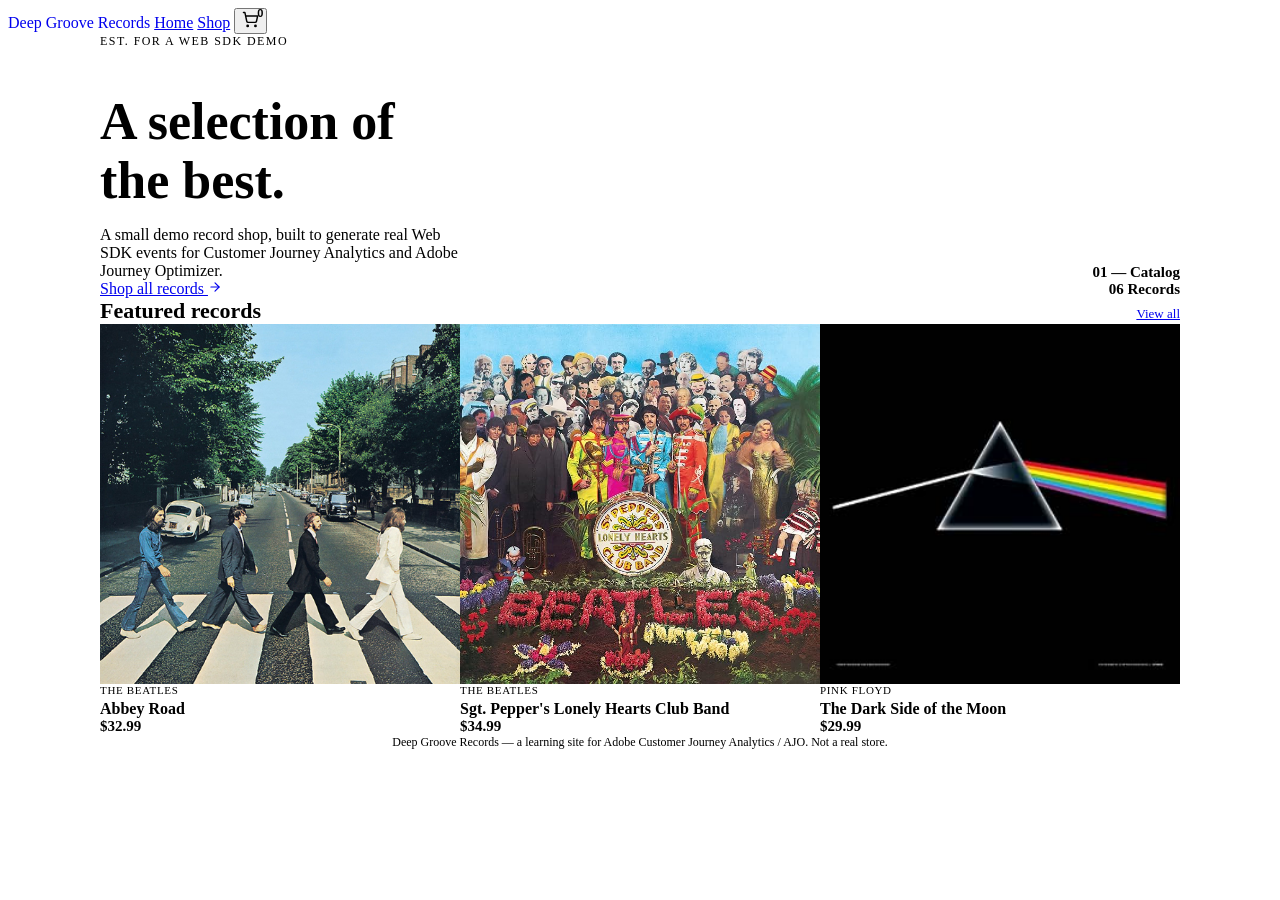
==== index.html @ b72835d0 "Initial site" ====
<!DOCTYPE html>
<html lang="en">
<head>
  <meta charset="UTF-8" />
  <meta name="viewport" content="width=device-width, initial-scale=1.0" />
  <title>Deep Groove Records</title>
  <link rel="stylesheet" href="css/modernist.css" />
  <link rel="stylesheet" href="css/style.css" />

  <!-- =========================================================
       ADOBE WEB SDK EMBED CODE
       Paste the embed code generated by Data Collection > Tags >
       Environments > Install (see Build Guide Phase 3) here, on
       every page. Until you do, the site tracks nothing but still
       works normally.
  ========================================================== -->

</head>
<body>

  <nav class="nav site-nav">
    <a class="nav-brand" href="index.html">Deep Groove Records</a>
    <a href="index.html" aria-current="page">Home</a>
    <a href="products.html">Shop</a>
    <button type="button" class="btn btn-secondary btn-icon cart-btn" onclick="location.href='cart.html'" aria-label="Cart">
      <svg width="17" height="17" viewBox="0 0 24 24" fill="none" stroke="currentColor" stroke-width="2" stroke-linecap="round" stroke-linejoin="round"><circle cx="8" cy="21" r="1"/><circle cx="19" cy="21" r="1"/><path d="M2.05 2.05h2l2.66 12.42a2 2 0 0 0 2 1.58h9.78a2 2 0 0 0 1.95-1.57l1.65-7.43H5.12"/></svg>
      <span class="cart-count" data-cart-badge>0</span>
    </button>
  </nav>

  <main class="page-wrap">
    <section class="hero">
      <div>
        <p class="kicker">Est. for a Web SDK demo</p>
        <h1>A selection of the best.</h1>
        <p>A small demo record shop, built to generate real Web SDK events for Customer Journey Analytics and Adobe Journey Optimizer.</p>
        <a class="btn btn-primary" href="products.html">Shop all records
          <svg width="14" height="14" viewBox="0 0 24 24" fill="none" stroke="currentColor" stroke-width="2" stroke-linecap="round" stroke-linejoin="round"><path d="M5 12h14"/><path d="m12 5 7 7-7 7"/></svg>
        </a>
      </div>
      <div class="hero-index">01 — Catalog<br />06 Records</div>
    </section>

    <div class="section-head">
      <h2>Featured records</h2>
      <a class="btn btn-ghost" href="products.html">View all</a>
    </div>
    <div class="product-grid" id="featured-grid"></div>
  </main>

  <footer class="site-footer">
    Deep Groove Records — a learning site for Adobe Customer Journey Analytics / AJO. Not a real store.
  </footer>

  <script src="js/products-data.js"></script>
  <script src="js/site.js"></script>
  <script>
    const featuredGrid = document.getElementById("featured-grid");
    PRODUCTS.slice(0, 3).forEach(function (p) {
      featuredGrid.insertAdjacentHTML("beforeend", `
        <a class="product-tile" href="product.html?id=${p.id}">
          <div class="cover grayscale"><img src="${p.cover}" alt="${p.name} cover" /></div>
          <p class="artist">${p.artist}</p>
          <h3>${p.name}</h3>
          <p class="price">${formatPrice(p.price)}</p>
        </a>
      `);
    });

    trackPageView();
  </script>
</body>
</html>
---- css/style.css ----
/* Deep Groove Records — layout on top of Modernist tokens (css/modernist.css). */

.page-wrap { max-width: 1080px; margin: 0 auto; padding: 0 var(--space-6); }

.site-nav { padding-left: var(--space-6); padding-right: var(--space-6); }
.nav-brand { text-decoration: none; }
.site-nav .cart-btn { position: relative; }
.cart-count {
  position: absolute; top: -6px; right: -8px;
  min-width: 18px; height: 18px; padding: 0 4px;
  display: flex; align-items: center; justify-content: center;
  font-size: 11px; font-weight: 800; font-family: var(--font-heading);
  background: var(--color-accent); color: var(--color-bg);
  border-radius: 50%;
}

main.page-wrap { padding-top: var(--space-8); padding-bottom: var(--space-8); }

/* — hero — */
.hero {
  display: grid; grid-template-columns: 2fr 1fr; gap: var(--space-8);
  align-items: end; padding-bottom: var(--space-8); margin-bottom: var(--space-8);
  border-bottom: 2px solid var(--color-divider);
}
.hero .kicker {
  font-size: 12px; letter-spacing: 0.12em; text-transform: uppercase;
  color: var(--color-accent-700); margin: 0 0 var(--space-3);
}
.hero h1 { font-size: 52px; max-width: 14ch; margin-bottom: var(--space-4); }
.hero p { color: color-mix(in srgb, var(--color-text) 65%, transparent); max-width: 46ch; margin-bottom: var(--space-4); }
.hero-index { font-family: var(--font-heading); font-weight: 800; font-size: 15px; text-align: right;
  color: color-mix(in srgb, var(--color-text) 45%, transparent); }

.section-head {
  display: flex; align-items: baseline; justify-content: space-between;
  margin-bottom: var(--space-4);
}
.section-head h2 { font-size: 22px; margin: 0; }
.section-head a { font-size: 13px; }

/* — product grid / tiles — */
.product-grid {
  display: grid; grid-template-columns: repeat(3, 1fr); gap: 0;
  border-top: 2px solid var(--color-divider);
}
.product-tile {
  display: flex; flex-direction: column; text-decoration: none; color: var(--color-text);
  border-right: 1px solid var(--color-divider); border-bottom: 1px solid var(--color-divider);
  padding: var(--space-4);
}
.product-tile:hover .cover { opacity: 0.85; }
.product-tile .cover { width: 100%; aspect-ratio: 1; margin-bottom: var(--space-3); overflow: hidden; }
.cover img { width: 100%; height: 100%; object-fit: cover; }
.product-tile .artist { font-size: 11px; letter-spacing: 0.06em; text-transform: uppercase;
  color: color-mix(in srgb, var(--color-text) 55%, transparent); margin: 0 0 4px; }
.product-tile h3 { font-size: 16px; margin: 0 0 var(--space-2); }
.product-tile .price { font-family: var(--font-heading); font-weight: 800; font-size: 15px; margin: 0; }

@media (max-width: 760px) {
  .product-grid { grid-template-columns: repeat(2, 1fr); }
  .hero { grid-template-columns: 1fr; }
  .hero-index { display: none; }
}

/* — product detail — */
.detail {
  display: grid; grid-template-columns: 1fr 1fr; gap: var(--space-8);
  align-items: start;
}
.detail .cover { width: 100%; aspect-ratio: 1; }
.detail .artist { font-size: 13px; letter-spacing: 0.06em; text-transform: uppercase; color: var(--color-accent-700); margin: 0 0 6px; }
.detail h1 { font-size: 34px; margin-bottom: var(--space-2); }
.detail .price { font-size: 22px; font-weight: 800; font-family: var(--font-heading); margin: 0 0 var(--space-4); }
.detail .desc { color: color-mix(in srgb, var(--color-text) 65%, transparent); line-height: 1.65; margin-bottom: var(--space-6); max-width: 44ch; }
.detail .qty-row { display: flex; align-items: center; gap: var(--space-3); margin-bottom: var(--space-4); }
.detail .qty-row .input { width: 72px; text-align: center; }
.detail .actions { display: flex; gap: var(--space-3); align-items: center; }
@media (max-width: 760px) { .detail { grid-template-columns: 1fr; } }

/* — cart / checkout — */
.cart-table td, .cart-table th { vertical-align: middle; }
.cart-table .item-name { font-weight: 600; }
.remove-btn { display: inline-flex; align-items: center; gap: 6px; }
.cart-summary {
  display: flex; justify-content: flex-end; align-items: center; gap: var(--space-6);
  padding-top: var(--space-4); margin-top: var(--space-2);
}
.cart-summary .total { font-size: 20px; font-weight: 800; font-family: var(--font-heading); }
.checkout-note { max-width: 48ch; color: color-mix(in srgb, var(--color-text) 60%, transparent); font-size: 13px; margin: var(--space-4) 0 var(--space-6); }
.checkout-form { max-width: 360px; }
.checkout-form .field { margin-bottom: var(--space-4); }

.empty-state, .confirmation { text-align: center; padding: 80px 20px; }
.empty-state h2, .confirmation h1 { margin-bottom: var(--space-2); }
.empty-state p, .confirmation p { color: color-mix(in srgb, var(--color-text) 60%, transparent); margin-bottom: var(--space-4); }
.confirmation .check { color: var(--color-accent); margin-bottom: var(--space-3); }
.confirmation .order-id {
  font-family: ui-monospace, monospace; background: var(--color-surface);
  padding: 6px 14px; display: inline-block; margin: var(--space-2) 0 var(--space-6);
}

footer.site-footer {
  text-align: center; padding: var(--space-8) var(--space-6);
  color: color-mix(in srgb, var(--color-text) 50%, transparent); font-size: 12px;
  border-top: 2px solid var(--color-divider); margin-top: var(--space-8);
}
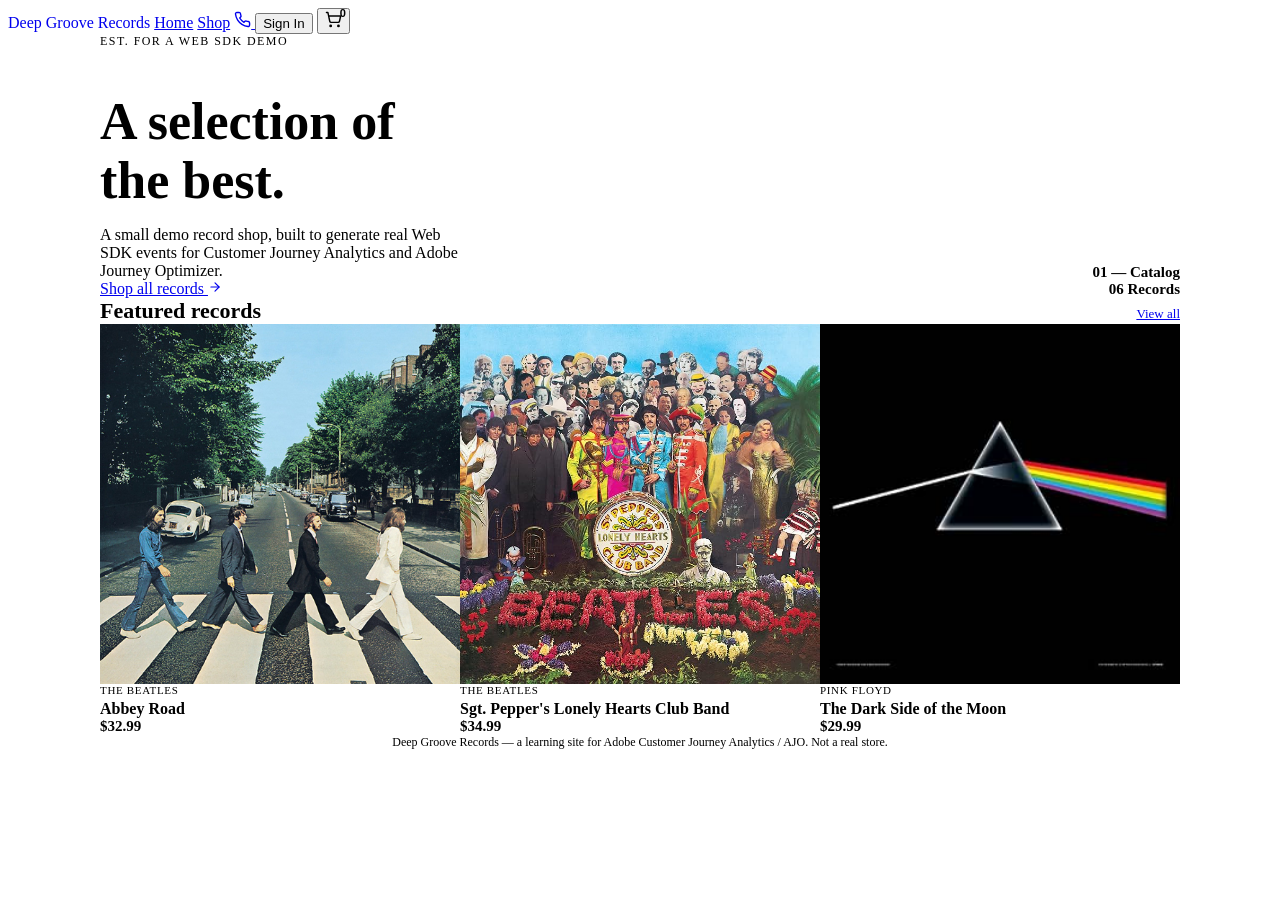
==== commit c07a9af6: "Show CRM ID (not typed identifier) when signed in; add call centre mock link Nav phone icon links to" ====
--- a/index.html
+++ b/index.html
@@ -14,6 +14,15 @@
        every page. Until you do, the site tracks nothing but still
        works normally.
   ========================================================== -->
+  <!-- Command queue stub: makes window.alloy available synchronously so
+       calls made before the async library below finishes loading are
+       queued (as pending promises) instead of silently dropped. -->
+  <script>
+    !function(n,o){o.forEach(function(o){n[o]||((n.__alloyNS=n.__alloyNS||[]).push(o),n[o]=
+    function(){var u=arguments;return new Promise(function(i,l){n[o].q.push([i,l,u])})},n[o].q=[])})}
+    (window,["alloy"]);
+  </script>
+  <script src="https://assets.adobedtm.com/2d725b839720/1fb6fd223988/launch-89c903526a64.min.js" async></script>
 
 </head>
 <body>
@@ -22,6 +31,10 @@
     <a class="nav-brand" href="index.html">Deep Groove Records</a>
     <a href="index.html" aria-current="page">Home</a>
     <a href="products.html">Shop</a>
+    <a class="btn btn-secondary btn-icon" href="call-center-mock.html" aria-label="Call centre mock (demo tool)" title="Call centre mock (demo tool)">
+      <svg width="17" height="17" viewBox="0 0 24 24" fill="none" stroke="currentColor" stroke-width="2" stroke-linecap="round" stroke-linejoin="round"><path d="M22 16.92v3a2 2 0 0 1-2.18 2 19.79 19.79 0 0 1-8.63-3.07 19.5 19.5 0 0 1-6-6 19.79 19.79 0 0 1-3.07-8.67A2 2 0 0 1 4.11 2h3a2 2 0 0 1 2 1.72c.127.96.361 1.903.7 2.81a2 2 0 0 1-.45 2.11L8.09 9.91a16 16 0 0 0 6 6l1.27-1.27a2 2 0 0 1 2.11-.45c.907.339 1.85.573 2.81.7A2 2 0 0 1 22 16.92z"/></svg>
+    </a>
+    <button type="button" class="btn btn-secondary auth-btn" data-auth-trigger>Sign In</button>
     <button type="button" class="btn btn-secondary btn-icon cart-btn" onclick="location.href='cart.html'" aria-label="Cart">
       <svg width="17" height="17" viewBox="0 0 24 24" fill="none" stroke="currentColor" stroke-width="2" stroke-linecap="round" stroke-linejoin="round"><circle cx="8" cy="21" r="1"/><circle cx="19" cy="21" r="1"/><path d="M2.05 2.05h2l2.66 12.42a2 2 0 0 0 2 1.58h9.78a2 2 0 0 0 1.95-1.57l1.65-7.43H5.12"/></svg>
       <span class="cart-count" data-cart-badge>0</span>
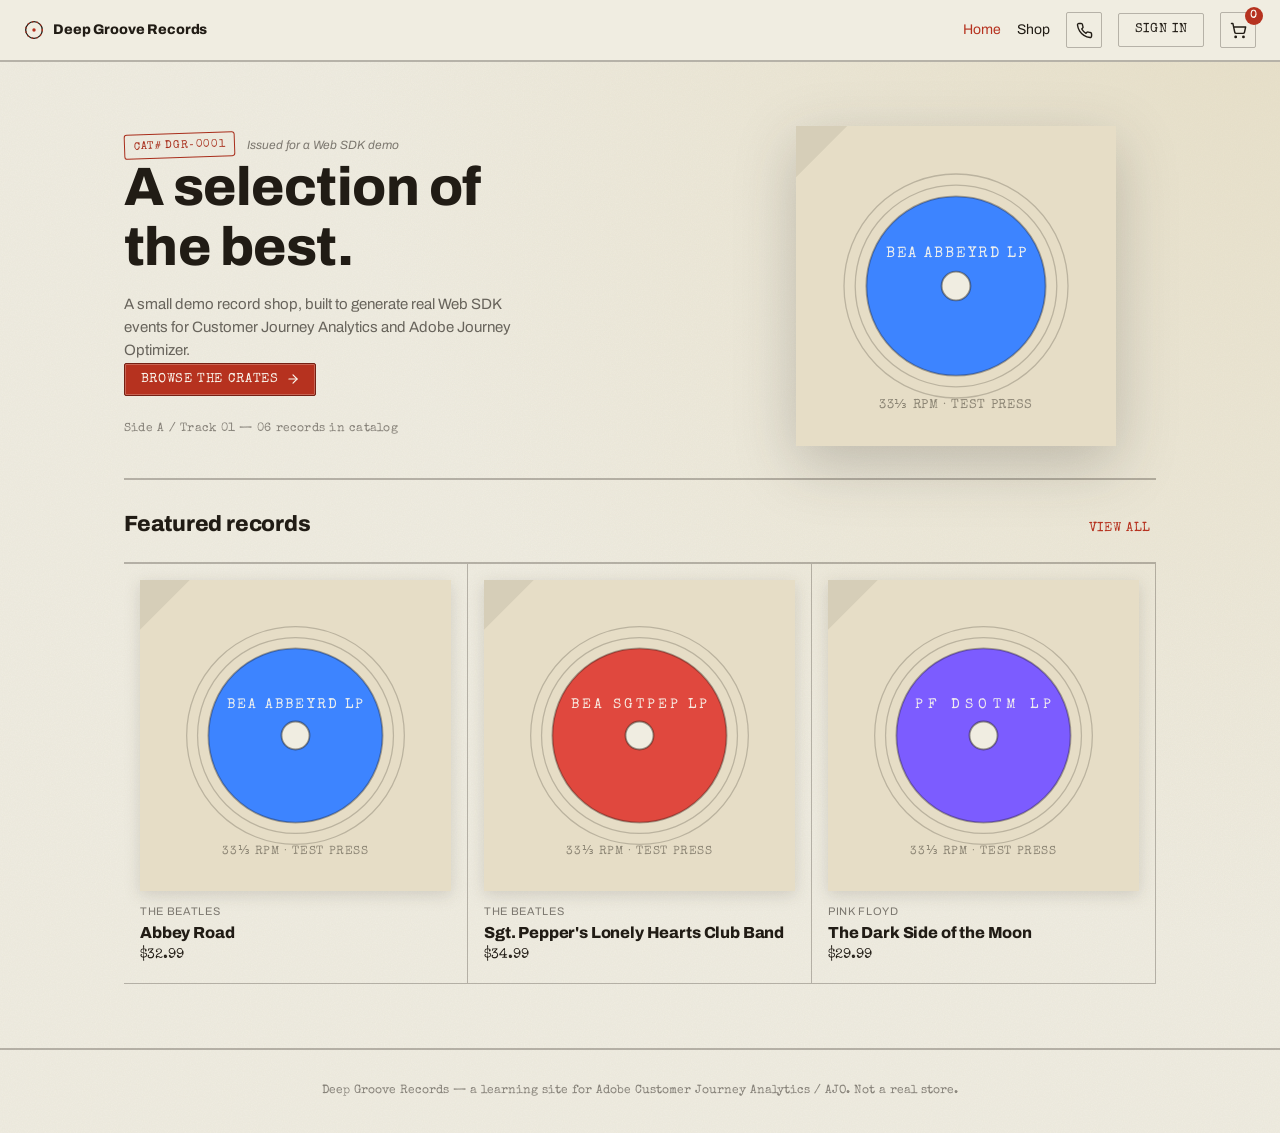
==== commit ef6316d2: "Redesign storefront: Test-Pressing / White Label Full visual redesign via the impeccable skill's new" ====
--- a/index.html
+++ b/index.html
@@ -28,7 +28,14 @@
 <body>
 
   <nav class="nav site-nav">
-    <a class="nav-brand" href="index.html">Deep Groove Records</a>
+    <a class="nav-brand" href="index.html">
+      <svg class="brand-mark" width="20" height="20" viewBox="0 0 20 20" aria-hidden="true">
+        <circle cx="10" cy="10" r="8.3" fill="none" stroke="currentColor" stroke-width="1.3" />
+        <circle cx="10" cy="10" r="8.3" fill="none" stroke="var(--color-accent)" stroke-width="1.3" stroke-dasharray="1.4 3.2" />
+        <circle cx="10" cy="10" r="1.7" fill="var(--color-accent)" />
+      </svg>
+      Deep Groove Records
+    </a>
     <a href="index.html" aria-current="page">Home</a>
     <a href="products.html">Shop</a>
     <a class="btn btn-secondary btn-icon" href="call-center-mock.html" aria-label="Call centre mock (demo tool)" title="Call centre mock (demo tool)">
@@ -43,15 +50,19 @@
 
   <main class="page-wrap">
     <section class="hero">
-      <div>
-        <p class="kicker">Est. for a Web SDK demo</p>
+      <div class="hero-copy">
+        <div class="hero-stamp-row">
+          <p class="stamp-badge">Cat# DGR&#8209;0001</p>
+          <p class="hero-issued">Issued for a Web SDK demo</p>
+        </div>
         <h1>A selection of the best.</h1>
         <p>A small demo record shop, built to generate real Web SDK events for Customer Journey Analytics and Adobe Journey Optimizer.</p>
-        <a class="btn btn-primary" href="products.html">Shop all records
+        <a class="btn btn-primary" href="products.html">Browse the crates
           <svg width="14" height="14" viewBox="0 0 24 24" fill="none" stroke="currentColor" stroke-width="2" stroke-linecap="round" stroke-linejoin="round"><path d="M5 12h14"/><path d="m12 5 7 7-7 7"/></svg>
         </a>
+        <p class="hero-index">Side A / Track 01 — 06 records in catalog</p>
       </div>
-      <div class="hero-index">01 — Catalog<br />06 Records</div>
+      <div class="hero-disc-frame" id="hero-disc" aria-hidden="true"></div>
     </section>
 
     <div class="section-head">
@@ -72,7 +83,7 @@
     PRODUCTS.slice(0, 3).forEach(function (p) {
       featuredGrid.insertAdjacentHTML("beforeend", `
         <a class="product-tile" href="product.html?id=${p.id}">
-          <div class="cover grayscale"><img src="${p.cover}" alt="${p.name} cover" /></div>
+          <div class="cover">${discMarkup(p)}</div>
           <p class="artist">${p.artist}</p>
           <h3>${p.name}</h3>
           <p class="price">${formatPrice(p.price)}</p>
@@ -80,6 +91,9 @@
       `);
     });
 
+    const heroProduct = PRODUCTS[0];
+    document.getElementById("hero-disc").innerHTML = discMarkup(heroProduct);
+
     trackPageView();
   </script>
 </body>
--- a/css/modernist.css
+++ b/css/modernist.css
@@ -0,0 +1,312 @@
+/* Modernist — design-system tokens and component classes. This file is the
+   source of truth for the system's look.
+
+   World: Test-Pressing / White Label. Deep Groove Records reads like a
+   working pressing-plant order rather than a moody record-store mood board —
+   kraft and bone stock, one rubber-stamp red, a stamped catalog face for
+   labels/numbers, a plain grotesk for reading. See PRODUCT.md and
+   .impeccable/surfaces/storefront.md for the full direction contract. */
+@import url('https://fonts.googleapis.com/css2?family=Archivo:wght@400;600;800&family=Special+Elite&display=swap');
+
+:root {
+  --color-bg: #f0ede1;
+  --color-surface: #e6ddc6;
+  --color-surface-2: #d6c79d;
+  --color-text: #211c15;
+  --color-accent: #b6321f;
+  --color-accent-2: #8a2a1c;
+  --color-ink: #211c15;
+  --color-divider: color-mix(in srgb, var(--color-ink) 28%, transparent);
+
+  /* Tonal ramps — one shared lightness scale so any step of a role matches
+     the equivalent step of another. */
+  --color-neutral-100: #faf7ee;
+  --color-neutral-200: #ece4d1;
+  --color-neutral-300: #ddd0ab;
+  --color-neutral-400: #c3b18a;
+  --color-neutral-500: #a3906c;
+  --color-neutral-600: #7c6c4e;
+  --color-neutral-700: #5c4f38;
+  --color-neutral-800: #3c3324;
+  --color-neutral-900: #211c15;
+
+  --color-accent-100: #fbe9e4;
+  --color-accent-200: #f3cabf;
+  --color-accent-300: #e6a394;
+  --color-accent-400: #d1725c;
+  --color-accent-500: #b6321f;
+  --color-accent-600: #952819;
+  --color-accent-700: #742013;
+  --color-accent-800: #53160c;
+  --color-accent-900: #330d06;
+
+  --color-accent-2-100: #ece2d3;
+  --color-accent-2-200: #d9c4a3;
+  --color-accent-2-300: #bfa073;
+  --color-accent-2-400: #98784f;
+  --color-accent-2-500: #6f562e;
+  --color-accent-2-600: #574529;
+  --color-accent-2-700: #423422;
+  --color-accent-2-800: #2c2318;
+  --color-accent-2-900: #17130d;
+
+  --font-stamp: "Special Elite", ui-monospace, "SF Mono", monospace;
+  --font-heading: "Archivo", system-ui, sans-serif;
+  --font-heading-weight: 800;
+  --font-body: "Archivo", system-ui, sans-serif;
+
+  --space-1: 4.0px;
+  --space-2: 8.0px;
+  --space-3: 12.0px;
+  --space-4: 16.0px;
+  --space-6: 24.0px;
+  --space-8: 32.0px;
+
+  --radius-sm: 2px;
+  --radius-md: 2px;
+  --radius-lg: 3px;
+
+  /* Elevation — soft ink-tinted shadows, like a sleeve lifted off a stack. */
+  --shadow-sm: 0 1px 2px color-mix(in srgb, var(--color-ink) 16%, transparent);
+  --shadow-md: 0 4px 12px color-mix(in srgb, var(--color-ink) 18%, transparent);
+  --shadow-lg: 0 16px 36px color-mix(in srgb, var(--color-ink) 24%, transparent);
+}
+
+/* Paper grain — genuine fractal noise, not a repeating stripe/gradient
+   trick. Low-alpha, so it reads as stock texture, not decoration. */
+body {
+  background: var(--color-bg);
+  color: var(--color-text);
+  font-family: var(--font-body);
+  background-image:
+    radial-gradient(circle at 100% 0%, color-mix(in srgb, var(--color-neutral-300) 45%, transparent), transparent 55%),
+    url("data:image/svg+xml,%3Csvg xmlns='http://www.w3.org/2000/svg' width='140' height='140'%3E%3Cfilter id='n'%3E%3CfeTurbulence type='fractalNoise' baseFrequency='0.85' numOctaves='2' stitchTiles='stitch'/%3E%3CfeColorMatrix type='matrix' values='0 0 0 0 0.13 0 0 0 0 0.11 0 0 0 0 0.08 0 0 0 0.05 0'/%3E%3C/filter%3E%3Crect width='100%25' height='100%25' filter='url(%23n)'/%3E%3C/svg%3E");
+  background-size: auto, 140px 140px;
+}
+h1, h2, h3, h4 { font-family: var(--font-heading); font-weight: var(--font-heading-weight); }
+
+.grayscale{filter:grayscale(1) contrast(1.08)}
+
+/* ══════════════════════════════════════════════════════════════════════════
+   Components — built with the tokens above. Plain CSS on plain HTML: no
+   JavaScript, no build step.
+   ══════════════════════════════════════════════════════════════════════ */
+
+*, *::before, *::after { box-sizing: border-box; }
+body { margin: 0; font-size: 15px; line-height: 1.55; font-weight: 400; }
+h1, h2, h3, h4, h5, h6 {
+  font-family: var(--font-heading); font-weight: var(--font-heading-weight);
+  line-height: 1.1; letter-spacing: -0.01em; margin: 0 0 var(--space-1);
+}
+h1 { font-size: 42px; margin-bottom: var(--space-4); }
+h2 { font-size: 32px; margin-bottom: var(--space-3); }
+h3 { font-size: 25px; margin-bottom: var(--space-2); }
+h4 { font-size: 20px; }
+h5 { font-size: 16px; }
+h6 { font-size: 13px; }
+h6 { letter-spacing: 0.08em; text-transform: uppercase; }
+p { margin: 0 0 var(--space-3); }
+a { color: var(--color-accent); text-underline-offset: 3px; }
+img { display: block; max-width: 100%; }
+figure { margin: 0; }
+figcaption {
+  font-size: 11px; margin-top: var(--space-1);
+  color: color-mix(in srgb, var(--color-text) 55%, transparent);
+}
+.text-muted { color: color-mix(in srgb, var(--color-text) 55%, transparent); }
+:focus { outline: none; }
+:focus-visible { outline: 2px solid var(--color-accent); outline-offset: 2px; }
+::selection { background: color-mix(in srgb, var(--color-accent) 30%, transparent); }
+
+/* — stamp type: catalog numbers, kickers, badges — */
+.stamp-text {
+  font-family: var(--font-stamp); text-transform: uppercase;
+  letter-spacing: 0.04em;
+}
+
+/* — rules — */
+.hr {
+  height: 2px; border: 0; margin: var(--space-4) 0;
+  background: var(--color-divider);
+}
+
+/* — buttons — */
+.btn {
+  display: inline-flex; align-items: center; justify-content: center; gap: 7px;
+  cursor: pointer; text-decoration: none;
+  font-family: var(--font-stamp); text-transform: uppercase;
+  font-size: 13px; letter-spacing: 0.05em; line-height: 1.2; color: var(--color-text);
+  background: transparent; border: 1.5px solid transparent;
+  padding: var(--space-2) calc(var(--space-3) * 1.3);
+  border-radius: var(--radius-md);
+}
+.btn svg { display: block; }
+.btn:disabled { opacity: 0.45; cursor: not-allowed; }
+.btn-primary {
+  background: var(--color-accent); color: var(--color-neutral-100);
+  border-color: var(--color-accent-700);
+  box-shadow: 0 0 0 1px color-mix(in srgb, var(--color-neutral-100) 25%, transparent) inset;
+}
+.btn-primary:hover { background: var(--color-accent-600); }
+.btn-primary:active { background: var(--color-accent-700); }
+.btn-secondary { border-color: var(--color-divider); }
+.btn-secondary:hover { background: color-mix(in srgb, var(--color-text) 7%, transparent); }
+.btn-secondary:active { background: color-mix(in srgb, var(--color-text) 14%, transparent); }
+.btn-ghost { color: var(--color-accent); padding-inline: var(--space-1); border-color: transparent; }
+.btn-ghost:hover { background: color-mix(in srgb, var(--color-accent) 10%, transparent); }
+.btn-ghost:active { background: color-mix(in srgb, var(--color-accent) 18%, transparent); }
+.btn-icon { width: 36px; height: 36px; padding: 0; }
+.btn-block { width: 100%; margin-top: var(--space-2); justify-content: flex-start; text-align: left; }
+
+/* — forms — */
+.field > label {
+  display: block; font-size: 12px; margin-bottom: 5px;
+  font-family: var(--font-stamp); text-transform: uppercase; letter-spacing: 0.05em;
+  color: color-mix(in srgb, var(--color-text) 70%, transparent);
+}
+.input {
+  width: 100%; min-height: 38px; padding: 6px 10px; font: inherit;
+  font-size: 14px; color: var(--color-text); caret-color: var(--color-accent);
+  background: var(--color-neutral-100);
+  border: 1.5px solid var(--color-divider); border-radius: var(--radius-md);
+}
+.input:hover { border-color: color-mix(in srgb, var(--color-text) 45%, transparent); }
+.input:focus-visible { border-color: var(--color-accent); outline-offset: 0; }
+textarea.input { min-height: 90px; resize: vertical; }
+.radio { display: inline-flex; align-items: center; gap: 8px; cursor: pointer; font-size: 14px; }
+.radio input, .seg-opt input {
+  position: absolute; opacity: 0; width: 0; height: 0; pointer-events: none;
+}
+.radio .dot {
+  width: 16px; height: 16px; flex: none; border-radius: 50%;
+  border: 1.5px solid var(--color-divider);
+}
+.radio:hover .dot { border-color: var(--color-accent); }
+.radio input:checked + .dot {
+  border-color: var(--color-accent); background: var(--color-accent);
+  box-shadow: inset 0 0 0 4px var(--color-bg);
+}
+.radio input:focus-visible + .dot { outline: 2px solid var(--color-accent); outline-offset: 2px; }
+.seg {
+  display: inline-flex; overflow: hidden;
+  border: 1.5px solid var(--color-divider); border-radius: var(--radius-md);
+}
+.seg-opt {
+  display: inline-flex; align-items: center; gap: 6px;
+  padding: 7px 12px; font-size: 13px; cursor: pointer;
+}
+.seg-opt + .seg-opt { border-left: 1.5px solid var(--color-divider); }
+.seg-opt:has(input:checked) { background: var(--color-accent); color: var(--color-neutral-100); }
+.seg-opt:not(:has(input:checked)):hover { background: color-mix(in srgb, var(--color-text) 7%, transparent); }
+.seg-opt:has(input:focus-visible) { outline: 2px solid var(--color-accent); outline-offset: -2px; }
+
+/* — cards — */
+.card {
+  display: flex; flex-direction: column; gap: var(--space-2);
+  padding: var(--space-3); border-radius: var(--radius-md); background: var(--color-surface);
+}
+.card-kicker {
+  font-family: var(--font-stamp); font-size: 10px; letter-spacing: 0.1em;
+  text-transform: uppercase; color: var(--color-accent);
+}
+.card-title {
+  font-family: var(--font-heading); font-weight: var(--font-heading-weight);
+  font-size: 17px; line-height: 1.2;
+}
+.card-body { margin: 0; font-size: 13px; opacity: 0.8; flex: 1; }
+.card-meta {
+  display: flex; align-items: center; gap: 6px; font-size: 11px;
+  color: color-mix(in srgb, var(--color-text) 50%, transparent);
+}
+.elev-sm { box-shadow: var(--shadow-sm); }
+.elev-md { box-shadow: var(--shadow-md); }
+.elev-lg { box-shadow: var(--shadow-lg); }
+
+/* — tags / stamps — */
+.tag {
+  display: inline-flex; align-items: center; font-family: var(--font-stamp);
+  font-size: 11px; letter-spacing: 0.04em; text-transform: uppercase; padding: 3px 10px;
+  border-radius: calc(var(--radius-md) * 0.75);
+}
+.tag-accent { background: var(--color-accent-100); color: var(--color-accent-800); }
+.tag-accent-2 { background: var(--color-accent-2-100); color: var(--color-accent-2-800); }
+.tag-neutral { background: var(--color-neutral-200); color: var(--color-neutral-800); }
+.tag-outline { border: 1.5px solid var(--color-accent); color: var(--color-accent); }
+
+/* — stamp badge: rubber-stamped catalog mark, rotated slightly like real ink — */
+.stamp-badge {
+  display: inline-flex; align-items: center; gap: 5px;
+  font-family: var(--font-stamp); font-size: 11px; letter-spacing: 0.06em; text-transform: uppercase;
+  color: var(--color-accent); border: 1.5px solid var(--color-accent);
+  padding: 3px 9px; border-radius: 3px;
+  transform: rotate(-2deg);
+  mix-blend-mode: multiply;
+}
+
+/* — navigation — */
+.nav {
+  display: flex; align-items: center; gap: var(--space-4);
+  padding: var(--space-3) var(--space-4);
+  background: var(--color-bg);
+  border-bottom: 2px solid var(--color-divider);
+}
+.nav-brand {
+  display: inline-flex; align-items: center; gap: 9px;
+  font-family: var(--font-heading); font-weight: var(--font-heading-weight);
+  font-size: 17px; margin-right: auto; letter-spacing: -0.01em;
+}
+.brand-mark { flex: none; display: block; }
+.nav a { color: inherit; text-decoration: none; font-size: 14px; }
+.nav a:hover, .nav a[aria-current='page'] { color: var(--color-accent); }
+
+/* — tables — */
+.table { width: 100%; border-collapse: collapse; font-size: 14px; }
+.table th {
+  text-align: left; font-family: var(--font-stamp); font-size: 11px; letter-spacing: 0.06em;
+  text-transform: uppercase; color: color-mix(in srgb, var(--color-text) 60%, transparent);
+  padding: var(--space-2); border-bottom: 2px solid var(--color-divider);
+}
+.table td {
+  padding: var(--space-2);
+  border-bottom: 1px solid var(--color-divider);
+}
+.table tbody tr:hover { background: color-mix(in srgb, var(--color-text) 4%, transparent); }
+
+/* — dialog — */
+.dialog-backdrop {
+  position: fixed; inset: 0; display: grid; place-items: center;
+  padding: var(--space-4);
+  background: color-mix(in srgb, var(--color-neutral-900) 55%, transparent);
+}
+.dialog {
+  width: min(440px, 100%); display: flex; flex-direction: column; gap: var(--space-3);
+  padding: var(--space-4); border-radius: var(--radius-lg);
+  background: var(--color-bg); box-shadow: var(--shadow-lg);
+  border: 1.5px solid var(--color-divider);
+}
+.dialog-title {
+  font-family: var(--font-heading); font-weight: var(--font-heading-weight);
+  font-size: 20px;
+}
+.dialog-body { font-size: 14px; opacity: 0.85; }
+.dialog-actions { display: flex; justify-content: flex-end; gap: var(--space-2); margin-top: var(--space-2); }
+
+/* — disc: the die-cut test-pressing label that stands in for cover art —
+   every region is drawn, nothing photographic; the per-record ink color
+   (product.color) is the only variable between records. */
+.disc { display: block; width: 100%; height: 100%; }
+.disc-sleeve { fill: var(--color-surface); }
+.disc-fold { fill: color-mix(in srgb, var(--color-ink) 8%, transparent); }
+.disc-groove { fill: none; stroke: color-mix(in srgb, var(--color-ink) 22%, transparent); stroke-width: 0.4; }
+.disc-label { stroke: color-mix(in srgb, var(--color-ink) 35%, transparent); stroke-width: 0.6; }
+.disc-hole { fill: var(--color-bg); stroke: color-mix(in srgb, var(--color-ink) 45%, transparent); stroke-width: 0.6; }
+.disc-cat {
+  font-family: var(--font-stamp); font-size: 4.6px; letter-spacing: 0.03em;
+  fill: color-mix(in srgb, var(--color-neutral-100) 92%, transparent);
+  text-transform: uppercase;
+}
+.disc-stamp {
+  font-family: var(--font-stamp); font-size: 4px; letter-spacing: 0.05em;
+  fill: color-mix(in srgb, var(--color-ink) 45%, transparent);
+  text-transform: uppercase;
+}
--- a/css/style.css
+++ b/css/style.css
@@ -9,27 +9,61 @@
   position: absolute; top: -6px; right: -8px;
   min-width: 18px; height: 18px; padding: 0 4px;
   display: flex; align-items: center; justify-content: center;
-  font-size: 11px; font-weight: 800; font-family: var(--font-heading);
-  background: var(--color-accent); color: var(--color-bg);
+  font-size: 11px; font-weight: 800; font-family: var(--font-stamp);
+  background: var(--color-accent); color: var(--color-neutral-100);
   border-radius: 50%;
 }
 
 main.page-wrap { padding-top: var(--space-8); padding-bottom: var(--space-8); }
 
-/* — hero — */
+@media (max-width: 640px) {
+  .site-nav { flex-wrap: wrap; row-gap: var(--space-2); padding-left: var(--space-4); padding-right: var(--space-4); }
+  .site-nav .nav-brand { flex: 1 1 100%; }
+  .site-nav a[href="call-center-mock.html"] { display: none; }
+}
+
+/* — auth (mock sign-in) — */
+.auth-overlay {
+  position: fixed; inset: 0; z-index: 100;
+  background: color-mix(in srgb, var(--color-text) 45%, transparent);
+  display: flex; align-items: center; justify-content: center;
+  padding: var(--space-6);
+}
+.auth-modal {
+  width: min(360px, 100%);
+  background: var(--color-bg); border: 1.5px solid var(--color-divider);
+  border-radius: var(--radius-md); box-shadow: var(--shadow-lg);
+  padding: var(--space-6);
+}
+.auth-modal p { font-size: 13px; opacity: 0.7; margin-bottom: var(--space-4); }
+.auth-modal .field { margin-bottom: var(--space-4); }
+.auth-modal .actions { display: flex; gap: var(--space-2); justify-content: flex-end; }
+
+/* — hero: reads like a stamped shipping manifest / test-pressing sleeve — */
 .hero {
-  display: grid; grid-template-columns: 2fr 1fr; gap: var(--space-8);
-  align-items: end; padding-bottom: var(--space-8); margin-bottom: var(--space-8);
+  display: grid; grid-template-columns: minmax(0, 1.5fr) minmax(0, 1fr); gap: var(--space-8);
+  align-items: center; padding: var(--space-8) 0; margin-bottom: var(--space-8);
   border-bottom: 2px solid var(--color-divider);
 }
-.hero .kicker {
-  font-size: 12px; letter-spacing: 0.12em; text-transform: uppercase;
-  color: var(--color-accent-700); margin: 0 0 var(--space-3);
+.hero-stamp-row { display: flex; align-items: center; gap: var(--space-3); margin-bottom: var(--space-5); flex-wrap: wrap; }
+.hero-stamp-row .stamp-badge { margin: 0; font-size: 11px; }
+.hero-issued {
+  margin: 0; font-size: 12px; font-style: italic;
+  color: color-mix(in srgb, var(--color-text) 55%, transparent);
 }
-.hero h1 { font-size: 52px; max-width: 14ch; margin-bottom: var(--space-4); }
-.hero p { color: color-mix(in srgb, var(--color-text) 65%, transparent); max-width: 46ch; margin-bottom: var(--space-4); }
-.hero-index { font-family: var(--font-heading); font-weight: 800; font-size: 15px; text-align: right;
-  color: color-mix(in srgb, var(--color-text) 45%, transparent); }
+.hero h1 { font-size: 54px; max-width: 13ch; margin-bottom: var(--space-4); }
+.hero-copy > p:not(.hero-index) {
+  color: color-mix(in srgb, var(--color-text) 65%, transparent); max-width: 44ch; margin-bottom: var(--space-5);
+}
+.hero-index {
+  font-family: var(--font-stamp); font-size: 12px; letter-spacing: 0.02em;
+  color: color-mix(in srgb, var(--color-text) 50%, transparent);
+  margin: var(--space-6) 0 0;
+}
+.hero-disc-frame {
+  aspect-ratio: 1; width: 100%; max-width: 320px; margin-inline: auto;
+  filter: drop-shadow(0 18px 30px color-mix(in srgb, var(--color-ink) 22%, transparent));
+}
 
 .section-head {
   display: flex; align-items: baseline; justify-content: space-between;
@@ -40,7 +74,7 @@
 
 /* — product grid / tiles — */
 .product-grid {
-  display: grid; grid-template-columns: repeat(3, 1fr); gap: 0;
+  display: grid; grid-template-columns: repeat(3, minmax(0, 1fr)); gap: 0;
   border-top: 2px solid var(--color-divider);
 }
 .product-tile {
@@ -48,34 +82,40 @@
   border-right: 1px solid var(--color-divider); border-bottom: 1px solid var(--color-divider);
   padding: var(--space-4);
 }
-.product-tile:hover .cover { opacity: 0.85; }
-.product-tile .cover { width: 100%; aspect-ratio: 1; margin-bottom: var(--space-3); overflow: hidden; }
-.cover img { width: 100%; height: 100%; object-fit: cover; }
+.product-tile:hover .cover { transform: translateY(-2px); }
+.product-tile .cover {
+  width: 100%; aspect-ratio: 1; margin-bottom: var(--space-3);
+  transition: transform 0.15s ease;
+}
+.cover { filter: drop-shadow(0 4px 8px color-mix(in srgb, var(--color-ink) 14%, transparent)); }
 .product-tile .artist { font-size: 11px; letter-spacing: 0.06em; text-transform: uppercase;
   color: color-mix(in srgb, var(--color-text) 55%, transparent); margin: 0 0 4px; }
-.product-tile h3 { font-size: 16px; margin: 0 0 var(--space-2); }
-.product-tile .price { font-family: var(--font-heading); font-weight: 800; font-size: 15px; margin: 0; }
+.product-tile h3 { font-size: 16px; margin: 0 0 var(--space-1); }
+.product-tile .price { font-family: var(--font-stamp); font-size: 14px; margin: 0; }
 
 @media (max-width: 760px) {
-  .product-grid { grid-template-columns: repeat(2, 1fr); }
-  .hero { grid-template-columns: 1fr; }
-  .hero-index { display: none; }
+  .product-grid { grid-template-columns: repeat(2, minmax(0, 1fr)); }
+  .hero { grid-template-columns: minmax(0, 1fr); text-align: left; }
+  .hero-disc-frame { max-width: 240px; margin-inline: auto; order: -1; }
+  .hero h1 { font-size: 34px; max-width: 11ch; }
 }
 
 /* — product detail — */
 .detail {
-  display: grid; grid-template-columns: 1fr 1fr; gap: var(--space-8);
+  display: grid; grid-template-columns: minmax(0, 1fr) minmax(0, 1fr); gap: var(--space-8);
   align-items: start;
 }
 .detail .cover { width: 100%; aspect-ratio: 1; }
+.detail .stamp-badge { margin-bottom: var(--space-3); }
 .detail .artist { font-size: 13px; letter-spacing: 0.06em; text-transform: uppercase; color: var(--color-accent-700); margin: 0 0 6px; }
 .detail h1 { font-size: 34px; margin-bottom: var(--space-2); }
-.detail .price { font-size: 22px; font-weight: 800; font-family: var(--font-heading); margin: 0 0 var(--space-4); }
+.detail .price { font-size: 22px; font-family: var(--font-stamp); margin: 0 0 var(--space-4); }
 .detail .desc { color: color-mix(in srgb, var(--color-text) 65%, transparent); line-height: 1.65; margin-bottom: var(--space-6); max-width: 44ch; }
 .detail .qty-row { display: flex; align-items: center; gap: var(--space-3); margin-bottom: var(--space-4); }
+.detail .qty-row label { font-family: var(--font-stamp); text-transform: uppercase; font-size: 12px; letter-spacing: 0.05em; }
 .detail .qty-row .input { width: 72px; text-align: center; }
 .detail .actions { display: flex; gap: var(--space-3); align-items: center; }
-@media (max-width: 760px) { .detail { grid-template-columns: 1fr; } }
+@media (max-width: 760px) { .detail { grid-template-columns: minmax(0, 1fr); } }
 
 /* — cart / checkout — */
 .cart-table td, .cart-table th { vertical-align: middle; }
@@ -84,9 +124,19 @@
 .cart-summary {
   display: flex; justify-content: flex-end; align-items: center; gap: var(--space-6);
   padding-top: var(--space-4); margin-top: var(--space-2);
+  border-top: 2px solid var(--color-divider);
 }
-.cart-summary .total { font-size: 20px; font-weight: 800; font-family: var(--font-heading); }
-.checkout-note { max-width: 48ch; color: color-mix(in srgb, var(--color-text) 60%, transparent); font-size: 13px; margin: var(--space-4) 0 var(--space-6); }
+.cart-summary .total { font-size: 20px; font-family: var(--font-stamp); }
+.checkout-note {
+  max-width: 48ch; color: color-mix(in srgb, var(--color-text) 60%, transparent);
+  font-size: 13px; margin: var(--space-4) 0 var(--space-6);
+  padding: var(--space-3) var(--space-4); background: var(--color-surface);
+  border: 1.5px dashed var(--color-divider);
+}
+.checkout-note::before {
+  content: "Note —"; display: block; font-family: var(--font-stamp);
+  color: var(--color-accent); margin-bottom: 4px; font-size: 11px; letter-spacing: 0.04em;
+}
 .checkout-form { max-width: 360px; }
 .checkout-form .field { margin-bottom: var(--space-4); }
 
@@ -95,12 +145,14 @@
 .empty-state p, .confirmation p { color: color-mix(in srgb, var(--color-text) 60%, transparent); margin-bottom: var(--space-4); }
 .confirmation .check { color: var(--color-accent); margin-bottom: var(--space-3); }
 .confirmation .order-id {
-  font-family: ui-monospace, monospace; background: var(--color-surface);
-  padding: 6px 14px; display: inline-block; margin: var(--space-2) 0 var(--space-6);
+  font-family: var(--font-stamp); background: var(--color-surface);
+  padding: 7px 16px; display: inline-block; margin: var(--space-2) 0 var(--space-6);
+  border: 1.5px dashed var(--color-divider); letter-spacing: 0.04em;
 }
 
 footer.site-footer {
   text-align: center; padding: var(--space-8) var(--space-6);
   color: color-mix(in srgb, var(--color-text) 50%, transparent); font-size: 12px;
+  font-family: var(--font-stamp);
   border-top: 2px solid var(--color-divider); margin-top: var(--space-8);
 }
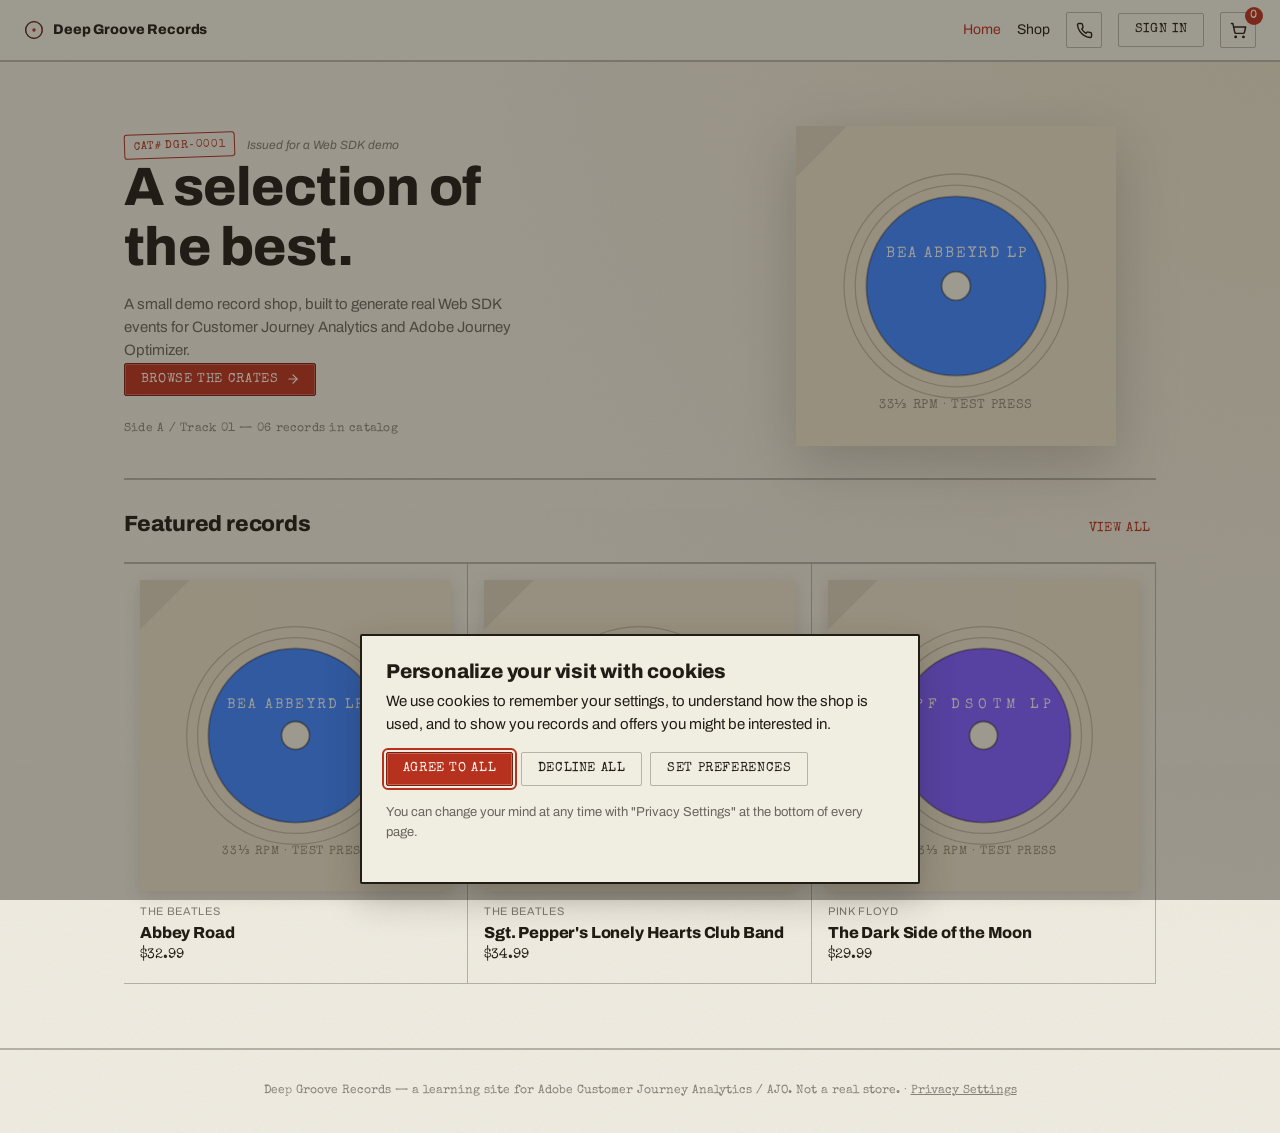
==== commit 0c75c3b3: "Add consent manager modelled on ubs.com, and Tags click-ID capture js/consent.js mirrors ubs.com's i" ====
--- a/index.html
+++ b/index.html
@@ -65,6 +65,10 @@
       <div class="hero-disc-frame" id="hero-disc" aria-hidden="true"></div>
     </section>
 
+    <!-- AJO code-based experience slot: filled by renderPropositions() in js/site.js
+         for visitors in the "ad click-through, no purchase" audience. -->
+    <section class="ad-offer" data-ajo-surface="#ad-offer" hidden aria-live="polite"></section>
+
     <div class="section-head">
       <h2>Featured records</h2>
       <a class="btn btn-ghost" href="products.html">View all</a>
@@ -76,6 +80,7 @@
     Deep Groove Records — a learning site for Adobe Customer Journey Analytics / AJO. Not a real store.
   </footer>
 
+  <script src="js/consent.js"></script>
   <script src="js/products-data.js"></script>
   <script src="js/site.js"></script>
   <script>
--- a/css/style.css
+++ b/css/style.css
@@ -63,6 +63,68 @@
 .hero-disc-frame {
   aspect-ratio: 1; width: 100%; max-width: 320px; margin-inline: auto;
   filter: drop-shadow(0 18px 30px color-mix(in srgb, var(--color-ink) 22%, transparent));
+}
+
+/* — AJO ad-offer slot: HTML authored in AJO should reuse .stamp-badge / .btn — */
+.ad-offer {
+  display: grid; grid-template-columns: minmax(0, 1fr) auto; gap: var(--space-4);
+  align-items: center; padding: var(--space-6); margin-bottom: var(--space-8);
+  background: var(--color-surface); border: 2px solid var(--color-ink);
+  border-radius: var(--radius-md);
+}
+.ad-offer[hidden] { display: none; }
+.ad-offer .stamp-badge { margin: 0 0 var(--space-3); font-size: 11px; }
+.ad-offer h2 { font-size: 22px; margin: 0 0 var(--space-1); }
+.ad-offer p { margin: 0; max-width: 60ch; }
+@media (max-width: 760px) {
+  .ad-offer { grid-template-columns: minmax(0, 1fr); }
+}
+
+/* — landing page: AJO-personalised hero (JSON) over a shared section.
+   The kraft panel sits on the image rather than text on the image, so copy
+   stays legible over any campaign's artwork. — */
+.lp-hero {
+  display: grid; min-height: 440px; margin-bottom: var(--space-8);
+  background: var(--color-surface); border: 2px solid var(--color-ink);
+  border-radius: var(--radius-md); overflow: hidden;
+}
+.lp-hero[data-ajo-pending] > * { visibility: hidden; }
+.lp-hero-image { grid-area: 1 / 1; width: 100%; height: 100%; object-fit: cover; display: block; }
+.lp-hero-panel {
+  grid-area: 1 / 1; align-self: end; justify-self: start;
+  max-width: 460px; margin: var(--space-6); padding: var(--space-6);
+  background: var(--color-bg); border: 2px solid var(--color-ink); box-shadow: var(--shadow-md);
+}
+.lp-hero-panel .stamp-badge { margin: 0 0 var(--space-3); font-size: 11px; }
+.lp-hero-panel h1 { font-size: 40px; margin-bottom: var(--space-3); }
+.lp-hero-panel p:not(.stamp-badge) {
+  margin: 0 0 var(--space-4); color: color-mix(in srgb, var(--color-text) 75%, transparent);
+}
+
+.lp-steps {
+  list-style: none; padding: 0; margin: 0 0 var(--space-8);
+  display: grid; grid-template-columns: repeat(3, minmax(0, 1fr));
+  border-top: 2px solid var(--color-divider);
+}
+.lp-steps li { padding: var(--space-4); border-right: 1px solid var(--color-divider); }
+.lp-steps li:last-child { border-right: 0; }
+.lp-step-num {
+  display: block; margin-bottom: var(--space-2);
+  font-family: var(--font-stamp); font-size: 13px; letter-spacing: 0.04em; color: var(--color-accent);
+}
+.lp-steps h3 { font-size: 17px; margin: 0 0 var(--space-1); }
+.lp-steps p { margin: 0; font-size: 14px; color: color-mix(in srgb, var(--color-text) 65%, transparent); }
+
+@media (max-width: 760px) {
+  .lp-hero { min-height: 0; }
+  .lp-hero-image { grid-area: auto; height: 200px; }
+  .lp-hero-panel {
+    grid-area: auto; margin: 0; max-width: none;
+    border: 0; border-top: 2px solid var(--color-ink); box-shadow: none;
+  }
+  .lp-hero-panel h1 { font-size: 30px; }
+  .lp-steps { grid-template-columns: minmax(0, 1fr); }
+  .lp-steps li { border-right: 0; border-bottom: 1px solid var(--color-divider); }
 }
 
 .section-head {
@@ -156,3 +218,47 @@
   font-family: var(--font-stamp);
   border-top: 2px solid var(--color-divider); margin-top: var(--space-8);
 }
+
+/* — consent manager (js/consent.js): a kraft card pinned to the bottom of
+     the page, over a dimmed backdrop, like a pressing-plant order slip — */
+.consent-overlay {
+  position: fixed; inset: 0; z-index: 200;
+  display: flex; align-items: flex-end; justify-content: center;
+  padding: var(--space-4);
+  background: color-mix(in srgb, var(--color-ink) 40%, transparent);
+}
+.consent-panel {
+  width: min(560px, 100%); max-height: calc(100vh - 2 * var(--space-4)); overflow-y: auto;
+  padding: var(--space-6); background: var(--color-bg);
+  border: 2px solid var(--color-ink); border-radius: var(--radius-md); box-shadow: var(--shadow-lg);
+}
+.consent-panel h2 { font-size: 20px; margin: 0 0 var(--space-2); }
+.consent-panel p { margin: 0 0 var(--space-4); }
+.consent-actions { display: flex; flex-wrap: wrap; gap: var(--space-2); margin-bottom: var(--space-4); }
+.consent-small { font-size: 13px; color: color-mix(in srgb, var(--color-text) 65%, transparent); }
+.consent-prefs { display: grid; gap: var(--space-3); }
+.consent-prefs .consent-actions { margin: var(--space-2) 0 0; }
+.consent-toggle {
+  display: grid; grid-template-columns: auto minmax(0, 1fr); gap: var(--space-3);
+  align-items: start; cursor: pointer;
+}
+.consent-toggle input { position: absolute; opacity: 0; pointer-events: none; }
+.consent-switch {
+  width: 40px; height: 22px; margin-top: 1px; border-radius: 11px; position: relative;
+  background: color-mix(in srgb, var(--color-ink) 25%, transparent); transition: background 0.15s ease;
+}
+.consent-switch::after {
+  content: ""; position: absolute; top: 3px; left: 3px; width: 16px; height: 16px;
+  border-radius: 50%; background: var(--color-neutral-100); transition: transform 0.15s ease;
+}
+.consent-toggle input:checked + .consent-switch { background: var(--color-ink); }
+.consent-toggle input:checked + .consent-switch::after { transform: translateX(18px); }
+.consent-toggle input:focus-visible + .consent-switch { outline: 2px solid var(--color-accent); outline-offset: 2px; }
+.consent-help { display: block; font-size: 13px; color: color-mix(in srgb, var(--color-text) 65%, transparent); }
+.consent-footer-link {
+  font: inherit; color: inherit; background: none; border: 0; padding: 0;
+  text-decoration: underline; cursor: pointer;
+}
+@media (max-width: 640px) {
+  .consent-actions .btn { flex: 1 1 100%; }
+}
